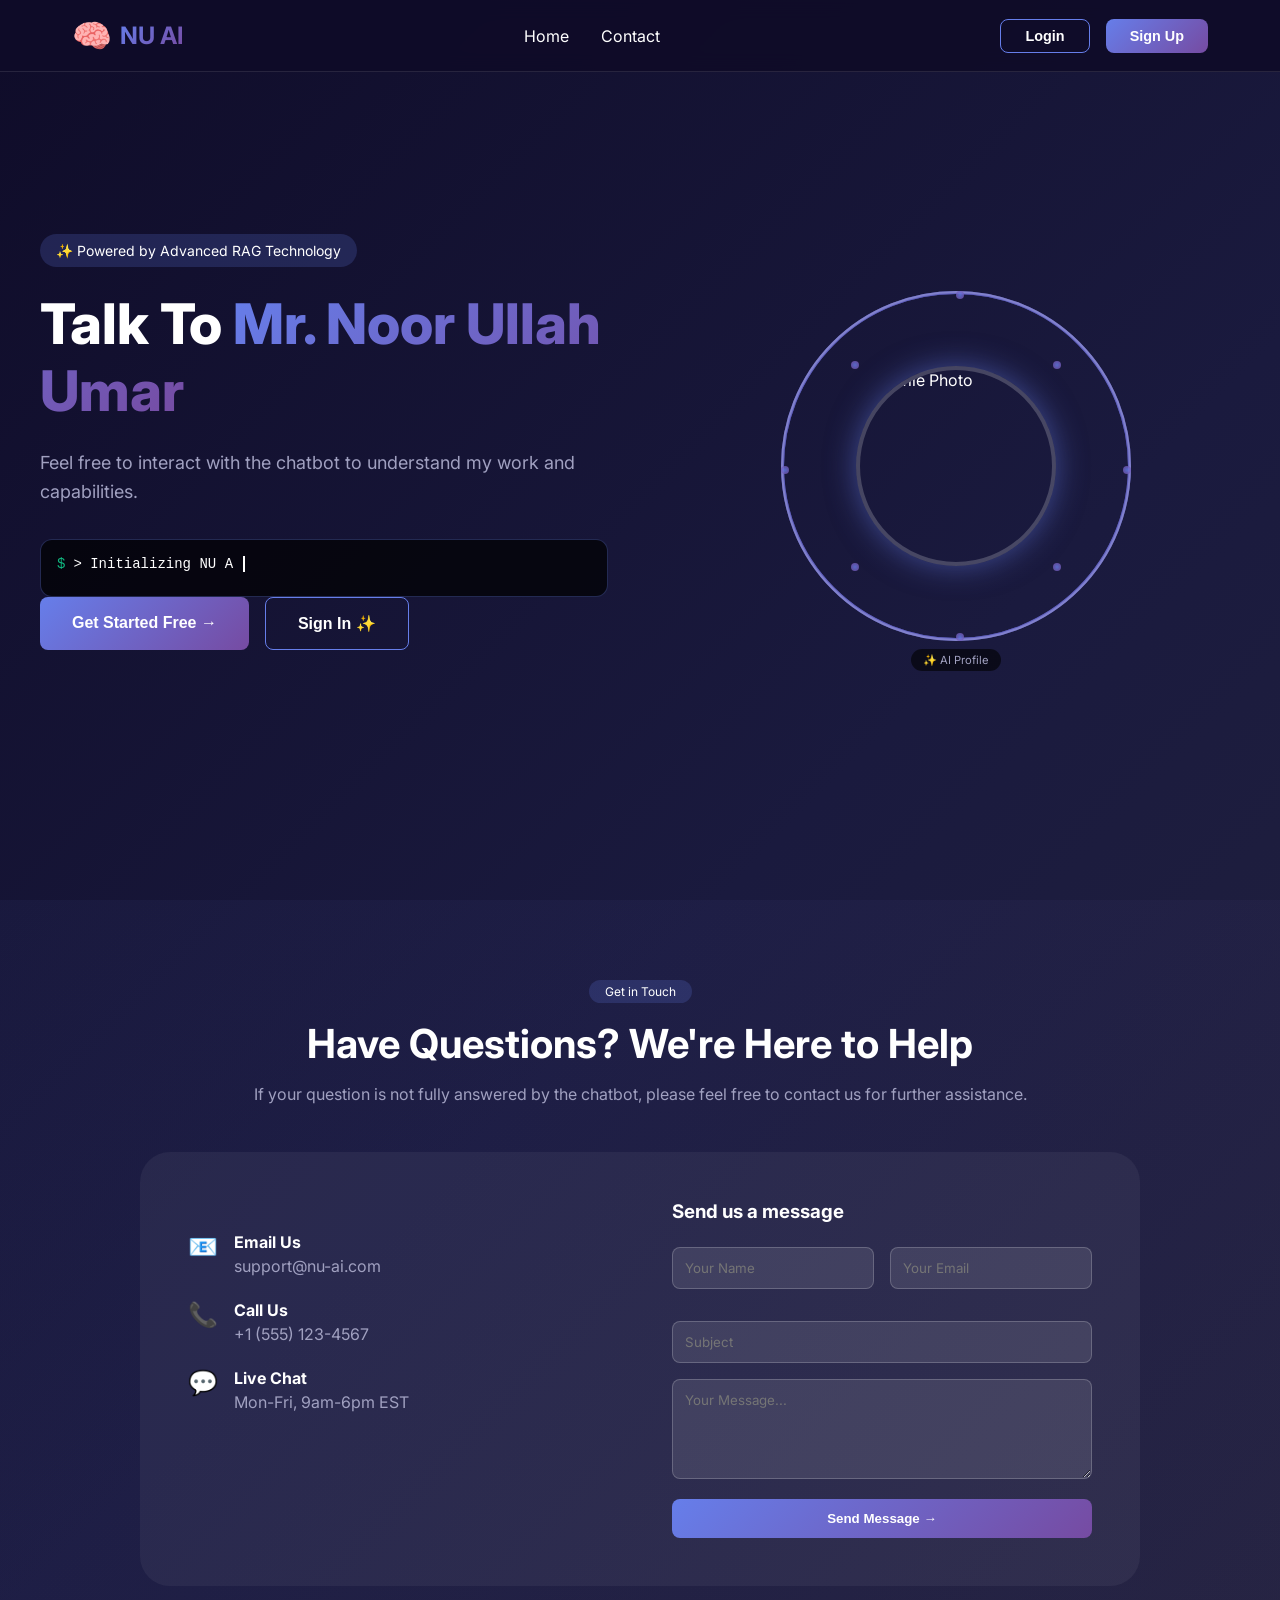
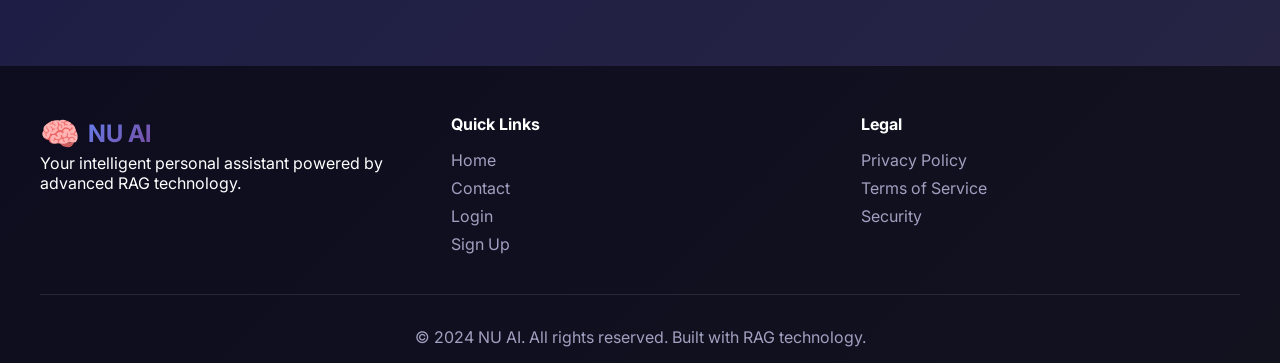
==== frontend/index.html @ 7e83f4f3 "Updated whole project" ====
<!DOCTYPE html>
<html lang="en">

<head>
    <meta charset="UTF-8">
    <meta name="viewport" content="width=device-width, initial-scale=1.0">
    <title>NU AI - Your Intelligent Personal Assistant</title>
    <link href="https://fonts.googleapis.com/css2?family=Inter:wght@300;400;500;600;700;800&display=swap"
        rel="stylesheet">
    <link rel="stylesheet" href="/frontend/css/landing.css">
</head>

<body>

    <!-- Navigation -->
    <nav class="navbar">
        <div class="nav-container">
            <div class="logo" onclick="window.location.href='index.html'">
                <span class="logo-icon">🧠</span>
                <span class="logo-text">NU AI</span>
            </div>
            <div class="nav-links" id="navLinks">
                <a href="#home">Home</a>
                <a href="#contact">Contact</a>
            </div>
            <div class="nav-buttons" id="navButtons">
                <button class="btn-outline" onclick="window.location.href='login.html'">Login</button>
                <button class="btn-primary" onclick="window.location.href='register.html'">Sign Up</button>
            </div>
            <div class="user-menu" id="userMenu" style="display: none;">
                <div class="user-avatar" id="userAvatar">👤</div>
                <div class="user-dropdown" id="userDropdown">
                    <div class="user-info">
                        <strong id="userName">User</strong>
                        <small id="userEmail">user@example.com</small>
                    </div>
                    <div class="dropdown-divider"></div>
                    <a href="#" onclick="goToChat()">💬 Go to Chat</a>
                    <a href="#" onclick="logout()">🚪 Logout</a>
                </div>
            </div>
        </div>
    </nav>

    <!-- Hero Section with Floating Image -->
    <section class="hero" id="home">
        <div class="hero-container">
            <div class="hero-content">
                <div class="hero-badge">✨ Powered by Advanced RAG Technology</div>
                <h1 class="hero-title">
                    Talk To 
                    <span class="gradient-text">Mr. Noor Ullah Umar</span>
                </h1>
                <p class="hero-description">
                    Feel free to interact with the chatbot to understand my work and capabilities.
                </p>

                <!-- Terminal Animation -->
                <div class="terminal" id="terminal">
                    <div class="terminal-line">
                        <span class="terminal-prompt">$</span>
                        <span class="terminal-text" id="terminalText"></span>
                        <span class="cursor"></span>
                    </div>
                </div>

                <div class="hero-buttons">
                    <button class="btn-large btn-primary" onclick="window.location.href='register.html'">
                        Get Started Free
                        <span>→</span>
                    </button>
                    <button class="btn-large btn-outline" onclick="window.location.href='login.html'">
                        Sign In
                        <span>✨</span>
                    </button>
                </div>
            </div>
            <div class="hero-image">
                <div class="ai-orb">
                    <div class="orb-ring ring-1"></div>
                    <div class="orb-ring ring-2"></div>
                    <div class="orb-ring ring-3"></div>
                    <div class="orb-ring ring-4"></div>
                    <div class="particles">
                        <div class="particle"></div>
                        <div class="particle"></div>
                        <div class="particle"></div>
                        <div class="particle"></div>
                        <div class="particle"></div>
                        <div class="particle"></div>
                        <div class="particle"></div>
                        <div class="particle"></div>
                    </div>
                    <div class="orb-core">
                        <img src="https://randomuser.me/api/portraits/men/32.jpg" alt="Profile" class="profile-image"
                            id="profileImage">
                    </div>
                    <div class="image-hint">✨ AI Profile</div>
                </div>
            </div>
        </div>
    </section>

    <!-- Contact Section -->
    <section id="contact" class="contact">
        <div class="container">
            <div class="section-header">
                <span class="section-badge">Get in Touch</span>
                <h2>Have Questions? We're Here to Help</h2>
                <p>If your question is not fully answered by the chatbot, please feel free to contact us for further assistance.</p>
            </div>
            <div class="contact-container">
                <div class="contact-info">
                    <div class="contact-details">
                        <div class="contact-item">
                            <div class="contact-icon">📧</div>
                            <div class="contact-text">
                                <h4>Email Us</h4>
                                <p>support@nu-ai.com</p>
                            </div>
                        </div>
                        <div class="contact-item">
                            <div class="contact-icon">📞</div>
                            <div class="contact-text">
                                <h4>Call Us</h4>
                                <p>+1 (555) 123-4567</p>
                            </div>
                        </div>
                        <div class="contact-item">
                            <div class="contact-icon">💬</div>
                            <div class="contact-text">
                                <h4>Live Chat</h4>
                                <p>Mon-Fri, 9am-6pm EST</p>
                            </div>
                        </div>
                    </div>
                </div>
                <div class="contact-form">
                    <h3>Send us a message</h3>
                    <form id="contactForm" onsubmit="handleContactSubmit(event)">
                        <div class="form-row">
                            <div class="form-group">
                                <input type="text" id="contactName" placeholder="Your Name" required>
                            </div>
                            <div class="form-group">
                                <input type="email" id="contactEmail" placeholder="Your Email" required>
                            </div>
                        </div>
                        <div class="form-group">
                            <input type="text" id="contactSubject" placeholder="Subject" required>
                        </div>
                        <div class="form-group">
                            <textarea id="contactMessage" placeholder="Your Message..." required></textarea>
                        </div>
                        <input type="hidden" name="csrf_token" id="csrf_token" value="">
                        <button type="submit" class="submit-btn">Send Message →</button>
                    </form>
                    <div id="contactSuccess"
                        style="display: none; margin-top: 1rem; padding: 0.75rem; background: #10b981; border-radius: 8px; text-align: center;">
                        ✅ Message sent successfully! We'll get back to you soon.
                    </div>
                </div>
            </div>
        </div>
    </section>

    <!-- Footer -->
    <footer class="footer">
        <div class="container">
            <div class="footer-content">
                <div class="footer-section">
                    <div class="logo">
                        <span class="logo-icon">🧠</span>
                        <span class="logo-text">NU AI</span>
                    </div>
                    <p>Your intelligent personal assistant powered by advanced RAG technology.</p>
                </div>
                <div class="footer-section">
                    <h4>Quick Links</h4>
                    <a href="#home">Home</a>
                    <a href="#contact">Contact</a>
                    <a href="login.html">Login</a>
                    <a href="register.html">Sign Up</a>
                </div>
                <div class="footer-section">
                    <h4>Legal</h4>
                    <a href="#">Privacy Policy</a>
                    <a href="#">Terms of Service</a>
                    <a href="#">Security</a>
                </div>
            </div>
            <div class="footer-bottom">
                <p>&copy; 2024 NU AI. All rights reserved. Built with RAG technology.</p>
            </div>
        </div>
    </footer>
    <script src="/frontend/js/auth.js"></script>
</body>

</html>
---- frontend/css/landing.css ----
* {
        margin: 0;
        padding: 0;
        box-sizing: border-box;
    }

    body {
        font-family: 'Inter', sans-serif;
        background: linear-gradient(135deg, #0f0c29 0%, #1a1a3e 50%, #24243e 100%);
        color: #ffffff;
        overflow-x: hidden;
    }

    ::-webkit-scrollbar {
        width: 8px;
    }

    ::-webkit-scrollbar-track {
        background: #1a1a3e;
    }

    ::-webkit-scrollbar-thumb {
        background: linear-gradient(135deg, #667eea, #764ba2);
        border-radius: 4px;
    }

    /* Navigation */
    .navbar {
        position: fixed;
        top: 0;
        width: 100%;
        z-index: 1000;
        background: rgba(15, 12, 41, 0.95);
        backdrop-filter: blur(10px);
        border-bottom: 1px solid rgba(255, 255, 255, 0.1);
        padding: 1rem 0;
    }

    .nav-container {
        max-width: 1200px;
        margin: 0 auto;
        padding: 0 2rem;
        display: flex;
        justify-content: space-between;
        align-items: center;
    }

    .logo {
        display: flex;
        align-items: center;
        gap: 0.5rem;
        font-size: 1.5rem;
        font-weight: 700;
        cursor: pointer;
    }

    .logo-icon {
        font-size: 2rem;
        animation: rotateSlow 10s linear infinite;
    }

    @keyframes rotateSlow {
        from {
            transform: rotate(0deg);
        }

        to {
            transform: rotate(360deg);
        }
    }

    .logo-text {
        background: linear-gradient(135deg, #667eea, #764ba2);
        -webkit-background-clip: text;
        background-clip: text;
        color: transparent;
    }

    .nav-links {
        display: flex;
        gap: 2rem;
    }

    .nav-links a {
        color: #fff;
        text-decoration: none;
        transition: color 0.3s;
    }

    .nav-links a:hover {
        color: #667eea;
    }

    .nav-buttons {
        display: flex;
        gap: 1rem;
    }

    .btn-outline,
    .btn-primary {
        padding: 0.5rem 1.5rem;
        border-radius: 8px;
        font-weight: 600;
        cursor: pointer;
        transition: all 0.3s;
        border: none;
        font-size: 0.9rem;
    }

    .btn-outline {
        background: transparent;
        border: 1px solid #667eea;
        color: #fff;
    }

    .btn-outline:hover {
        background: rgba(102, 126, 234, 0.1);
        transform: translateY(-2px);
    }

    .btn-primary {
        background: linear-gradient(135deg, #667eea, #764ba2);
        color: #fff;
    }

    .btn-primary:hover {
        transform: translateY(-2px);
        box-shadow: 0 5px 15px rgba(102, 126, 234, 0.4);
    }

    .btn-large {
        padding: 1rem 2rem;
        font-size: 1rem;
    }

    .user-menu {
        position: relative;
        cursor: pointer;
    }

    .user-avatar {
        width: 40px;
        height: 40px;
        border-radius: 50%;
        background: linear-gradient(135deg, #667eea, #764ba2);
        display: flex;
        align-items: center;
        justify-content: center;
        font-size: 1rem;
        font-weight: 600;
        overflow: hidden;
        transition: transform 0.3s;
    }

    .user-avatar:hover {
        transform: scale(1.1);
    }

    .user-dropdown {
        position: absolute;
        top: 50px;
        right: 0;
        background: #1a1a3e;
        border-radius: 12px;
        padding: 1rem;
        min-width: 200px;
        display: none;
        box-shadow: 0 10px 30px rgba(0, 0, 0, 0.3);
        border: 1px solid rgba(255, 255, 255, 0.1);
    }

    .user-menu:hover .user-dropdown {
        display: block;
    }

    .user-info {
        padding: 0.5rem 0;
    }

    .dropdown-divider {
        height: 1px;
        background: rgba(255, 255, 255, 0.1);
        margin: 0.5rem 0;
    }

    .user-dropdown a {
        display: block;
        padding: 0.5rem 0;
        color: #fff;
        text-decoration: none;
        transition: color 0.3s;
    }

    .user-dropdown a:hover {
        color: #667eea;
    }

    /* Hero Section */
    .hero {
        min-height: 100vh;
        display: flex;
        align-items: center;
        justify-content: center;
        padding: 6rem 2rem 4rem;
    }

    .hero-container {
        max-width: 1200px;
        margin: 0 auto;
        display: grid;
        grid-template-columns: 1fr 1fr;
        gap: 4rem;
        align-items: center;
    }

    .hero-content {
        text-align: left;
    }

    .hero-badge {
        display: inline-block;
        padding: 0.5rem 1rem;
        background: rgba(102, 126, 234, 0.2);
        border-radius: 20px;
        font-size: 0.875rem;
        margin-bottom: 1.5rem;
        animation: fadeInUp 0.8s ease-out;
    }

    .hero-title {
        font-size: 3.5rem;
        font-weight: 800;
        line-height: 1.2;
        margin-bottom: 1.5rem;
        animation: fadeInUp 0.8s ease-out 0.1s backwards;
    }

    .gradient-text {
        background: linear-gradient(135deg, #667eea, #764ba2);
        -webkit-background-clip: text;
        background-clip: text;
        color: transparent;
        animation: gradientShift 3s ease infinite;
    }

    @keyframes gradientShift {

        0%,
        100% {
            background-position: 0% 50%;
        }

        50% {
            background-position: 100% 50%;
        }
    }

    .hero-description {
        font-size: 1.125rem;
        line-height: 1.6;
        color: #a0a0c0;
        margin-bottom: 2rem;
        animation: fadeInUp 0.8s ease-out 0.2s backwards;
    }

    .hero-buttons {
        display: flex;
        gap: 1rem;
        margin-bottom: 3rem;
        animation: fadeInUp 0.8s ease-out 0.3s backwards;
    }

    @keyframes fadeInUp {
        from {
            opacity: 0;
            transform: translateY(30px);
        }

        to {
            opacity: 1;
            transform: translateY(0);
        }
    }

    /* Animated Profile Orb */
    .hero-image {
        display: flex;
        justify-content: center;
        align-items: center;
        animation: fadeInRight 0.8s ease-out 0.2s backwards;
    }

    @keyframes fadeInRight {
        from {
            opacity: 0;
            transform: translateX(30px);
        }

        to {
            opacity: 1;
            transform: translateX(0);
        }
    }

    .ai-orb {
        position: relative;
        width: 350px;
        height: 350px;
        cursor: pointer;
    }

    .orb-ring {
        position: absolute;
        width: 100%;
        height: 100%;
        border-radius: 50%;
        top: 0;
        left: 0;
    }

    .ring-1 {
        border: 3px solid rgba(102, 126, 234, 0.6);
        animation: pulseRing 2.5s ease-out infinite;
    }

    .ring-2 {
        border: 3px solid rgba(118, 75, 162, 0.5);
        animation: pulseRing 2.5s ease-out 0.5s infinite;
    }

    .ring-3 {
        border: 3px solid rgba(102, 126, 234, 0.4);
        animation: pulseRing 2.5s ease-out 1s infinite;
    }

    .ring-4 {
        border: 2px solid rgba(255, 255, 255, 0.2);
        animation: pulseRing 2.5s ease-out 1.5s infinite;
    }

    @keyframes pulseRing {
        0% {
            transform: scale(1);
            opacity: 0.8;
        }

        50% {
            transform: scale(1.15);
            opacity: 0.3;
        }

        100% {
            transform: scale(1.3);
            opacity: 0;
        }
    }

    .orb-core {
        position: absolute;
        top: 50%;
        left: 50%;
        transform: translate(-50%, -50%);
        width: 200px;
        height: 200px;
        border-radius: 50%;
        overflow: hidden;
        border: 4px solid rgba(255, 255, 255, 0.2);
        box-shadow: 0 0 30px rgba(102, 126, 234, 0.5);
        transition: all 0.4s cubic-bezier(0.175, 0.885, 0.32, 1.275);
        animation: floatImage 3s ease-in-out infinite;
    }

    .orb-core:hover {
        transform: translate(-50%, -50%) scale(1.05);
        box-shadow: 0 0 60px rgba(102, 126, 234, 0.9);
    }

    @keyframes floatImage {
        0% {
            transform: translate(-50%, -50%) translateY(0px);
        }

        50% {
            transform: translate(-50%, -50%) translateY(-10px);
        }

        100% {
            transform: translate(-50%, -50%) translateY(0px);
        }
    }

    .profile-image {
        width: 100%;
        height: 100%;
        object-fit: cover;
        transition: transform 0.5s ease;
    }

    .orb-core:hover .profile-image {
        transform: scale(1.08);
    }

    .particles {
        position: absolute;
        width: 100%;
        height: 100%;
        top: 0;
        left: 0;
        pointer-events: none;
    }

    .particle {
        position: absolute;
        width: 8px;
        height: 8px;
        background: radial-gradient(circle, #667eea, #764ba2);
        border-radius: 50%;
        opacity: 0.8;
        animation: orbitParticle 10s linear infinite;
    }

    .particle:nth-child(1) {
        top: 0%;
        left: 50%;
        animation-delay: 0s;
    }

    .particle:nth-child(2) {
        top: 50%;
        right: 0%;
        animation-delay: 1s;
    }

    .particle:nth-child(3) {
        bottom: 0%;
        left: 50%;
        animation-delay: 2s;
    }

    .particle:nth-child(4) {
        top: 50%;
        left: 0%;
        animation-delay: 3s;
    }

    .particle:nth-child(5) {
        top: 20%;
        right: 20%;
        animation-delay: 4s;
    }

    .particle:nth-child(6) {
        bottom: 20%;
        left: 20%;
        animation-delay: 5s;
    }

    .particle:nth-child(7) {
        top: 20%;
        left: 20%;
        animation-delay: 6s;
    }

    .particle:nth-child(8) {
        bottom: 20%;
        right: 20%;
        animation-delay: 7s;
    }

    @keyframes orbitParticle {
        0% {
            transform: rotate(0deg) translateX(160px) rotate(0deg);
            opacity: 0;
        }

        10% {
            opacity: 1;
        }

        90% {
            opacity: 1;
        }

        100% {
            transform: rotate(360deg) translateX(160px) rotate(-360deg);
            opacity: 0;
        }
    }

    .image-hint {
        position: absolute;
        bottom: -30px;
        left: 50%;
        transform: translateX(-50%);
        font-size: 0.7rem;
        color: #a0a0c0;
        white-space: nowrap;
        background: rgba(0, 0, 0, 0.6);
        padding: 4px 12px;
        border-radius: 20px;
        pointer-events: none;
    }

    /* Terminal Animation */
    .terminal {
        background: rgba(0, 0, 0, 0.7);
        border-radius: 12px;
        padding: 1rem;
        margin-top: 1rem;
        font-family: monospace;
        font-size: 0.875rem;
        border: 1px solid rgba(102, 126, 234, 0.3);
    }

    .terminal-line {
        display: flex;
        gap: 0.5rem;
        margin-bottom: 0.5rem;
    }

    .terminal-prompt {
        color: #10b981;
    }

    .terminal-text {
        color: #fff;
    }

    .cursor {
        display: inline-block;
        width: 2px;
        height: 1rem;
        background: #fff;
        animation: blink 1s step-end infinite;
        margin-left: 2px;
    }

    @keyframes blink {

        0%,
        100% {
            opacity: 1;
        }

        50% {
            opacity: 0;
        }
    }

    /* Contact Section */
    .contact {
        padding: 5rem 2rem;
        background: linear-gradient(135deg, rgba(102, 126, 234, 0.05), rgba(118, 75, 162, 0.05));
    }

    .container {
        max-width: 1200px;
        margin: 0 auto;
    }

    .section-header {
        text-align: center;
        margin-bottom: 3rem;
    }

    .section-badge {
        display: inline-block;
        padding: 0.25rem 1rem;
        background: rgba(102, 126, 234, 0.2);
        border-radius: 20px;
        font-size: 0.75rem;
        margin-bottom: 1rem;
    }

    .section-header h2 {
        font-size: 2.5rem;
        margin-bottom: 1rem;
    }

    .section-header p {
        color: #a0a0c0;
    }

    .contact-container {
        max-width: 1000px;
        margin: 0 auto;
        display: grid;
        grid-template-columns: 1fr 1fr;
        gap: 4rem;
        background: rgba(255, 255, 255, 0.05);
        border-radius: 30px;
        padding: 3rem;
    }

    .contact-details {
        margin-top: 2rem;
    }

    .contact-item {
        display: flex;
        gap: 1rem;
        margin-bottom: 1.5rem;
        transition: transform 0.3s;
    }

    .contact-item:hover {
        transform: translateX(5px);
    }

    .contact-icon {
        font-size: 1.5rem;
        transition: transform 0.3s;
    }

    .contact-item:hover .contact-icon {
        transform: scale(1.1);
    }

    .contact-text h4 {
        margin-bottom: 0.25rem;
    }

    .contact-text p {
        color: #a0a0c0;
    }

    .contact-form h3 {
        margin-bottom: 1.5rem;
    }

    .form-row {
        display: grid;
        grid-template-columns: 1fr 1fr;
        gap: 1rem;
        margin-bottom: 1rem;
    }

    .form-group {
        margin-bottom: 1rem;
    }

    .form-group input,
    .form-group textarea {
        width: 100%;
        padding: 0.75rem;
        background: rgba(255, 255, 255, 0.1);
        border: 1px solid rgba(255, 255, 255, 0.2);
        border-radius: 8px;
        color: #fff;
        font-family: inherit;
        transition: all 0.3s;
    }

    .form-group input:focus,
    .form-group textarea:focus {
        outline: none;
        border-color: #667eea;
        box-shadow: 0 0 10px rgba(102, 126, 234, 0.3);
    }

    .form-group textarea {
        min-height: 100px;
        resize: vertical;
    }

    .submit-btn {
        width: 100%;
        padding: 0.75rem;
        background: linear-gradient(135deg, #667eea, #764ba2);
        border: none;
        border-radius: 8px;
        color: #fff;
        font-weight: 600;
        cursor: pointer;
        transition: all 0.3s;
    }

    .submit-btn:hover {
        transform: translateY(-2px);
        box-shadow: 0 5px 15px rgba(102, 126, 234, 0.4);
    }

    /* Footer */
    .footer {
        background: rgba(0, 0, 0, 0.5);
        padding: 3rem 2rem 1rem;
    }

    .footer-content {
        max-width: 1200px;
        margin: 0 auto;
        display: grid;
        grid-template-columns: repeat(auto-fit, minmax(200px, 1fr));
        gap: 2rem;
    }

    .footer-section h4 {
        margin-bottom: 1rem;
    }

    .footer-section a {
        display: block;
        color: #a0a0c0;
        text-decoration: none;
        margin-bottom: 0.5rem;
        transition: all 0.3s;
    }

    .footer-section a:hover {
        color: #667eea;
        transform: translateX(5px);
    }

    .footer-bottom {
        text-align: center;
        padding-top: 2rem;
        margin-top: 2rem;
        border-top: 1px solid rgba(255, 255, 255, 0.1);
        color: #a0a0c0;
    }

    @media (max-width: 768px) {

        .hero-container,
        .contact-container {
            grid-template-columns: 1fr;
        }

        .hero-title {
            font-size: 2rem;
        }

        .nav-links {
            display: none;
        }

        .ai-orb {
            width: 260px;
            height: 260px;
        }

        .orb-core {
            width: 140px;
            height: 140px;
        }

        @keyframes orbitParticle {
            0% {
                transform: rotate(0deg) translateX(110px) rotate(0deg);
                opacity: 0;
            }

            10% {
                opacity: 1;
            }

            90% {
                opacity: 1;
            }

            100% {
                transform: rotate(360deg) translateX(110px) rotate(-360deg);
                opacity: 0;
            }
        }
    }
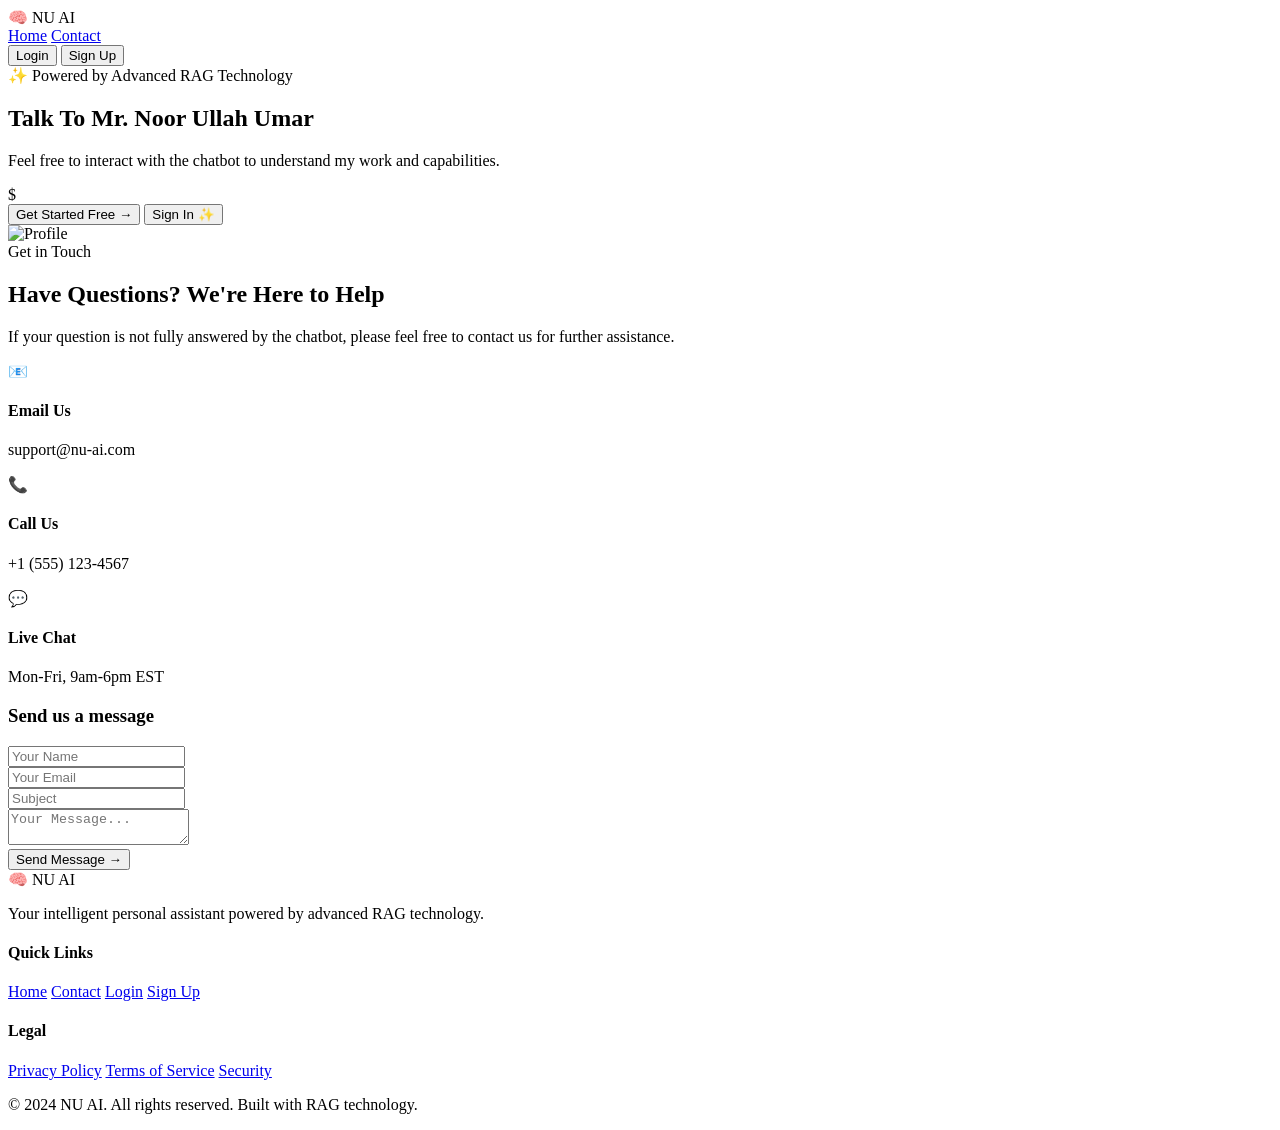
==== commit 50e1174b: "upload new files to the project" ====
--- a/frontend/index.html
+++ b/frontend/index.html
@@ -5,9 +5,8 @@
     <meta charset="UTF-8">
     <meta name="viewport" content="width=device-width, initial-scale=1.0">
     <title>NU AI - Your Intelligent Personal Assistant</title>
-    <link href="https://fonts.googleapis.com/css2?family=Inter:wght@300;400;500;600;700;800&display=swap"
-        rel="stylesheet">
-    <link rel="stylesheet" href="/frontend/css/landing.css">
+    <link href="https://fonts.googleapis.com/css2?family=Inter:wght@300;400;500;600;700;800&display=swap" rel="stylesheet">
+    <link rel="stylesheet" href="/css/landing.css">
 </head>
 
 <body>
@@ -92,10 +91,8 @@
                         <div class="particle"></div>
                     </div>
                     <div class="orb-core">
-                        <img src="https://randomuser.me/api/portraits/men/32.jpg" alt="Profile" class="profile-image"
-                            id="profileImage">
+                        <img src="/frontend/images/noorullahumar_profile.png" alt="Profile" class="profile-image" id="profileImage">
                     </div>
-                    <div class="image-hint">✨ AI Profile</div>
                 </div>
             </div>
         </div>
@@ -194,7 +191,8 @@
             </div>
         </div>
     </footer>
-    <script src="/frontend/js/auth.js"></script>
+    
+    <script src="/js/auth.js"></script>
 </body>
 
 </html>
